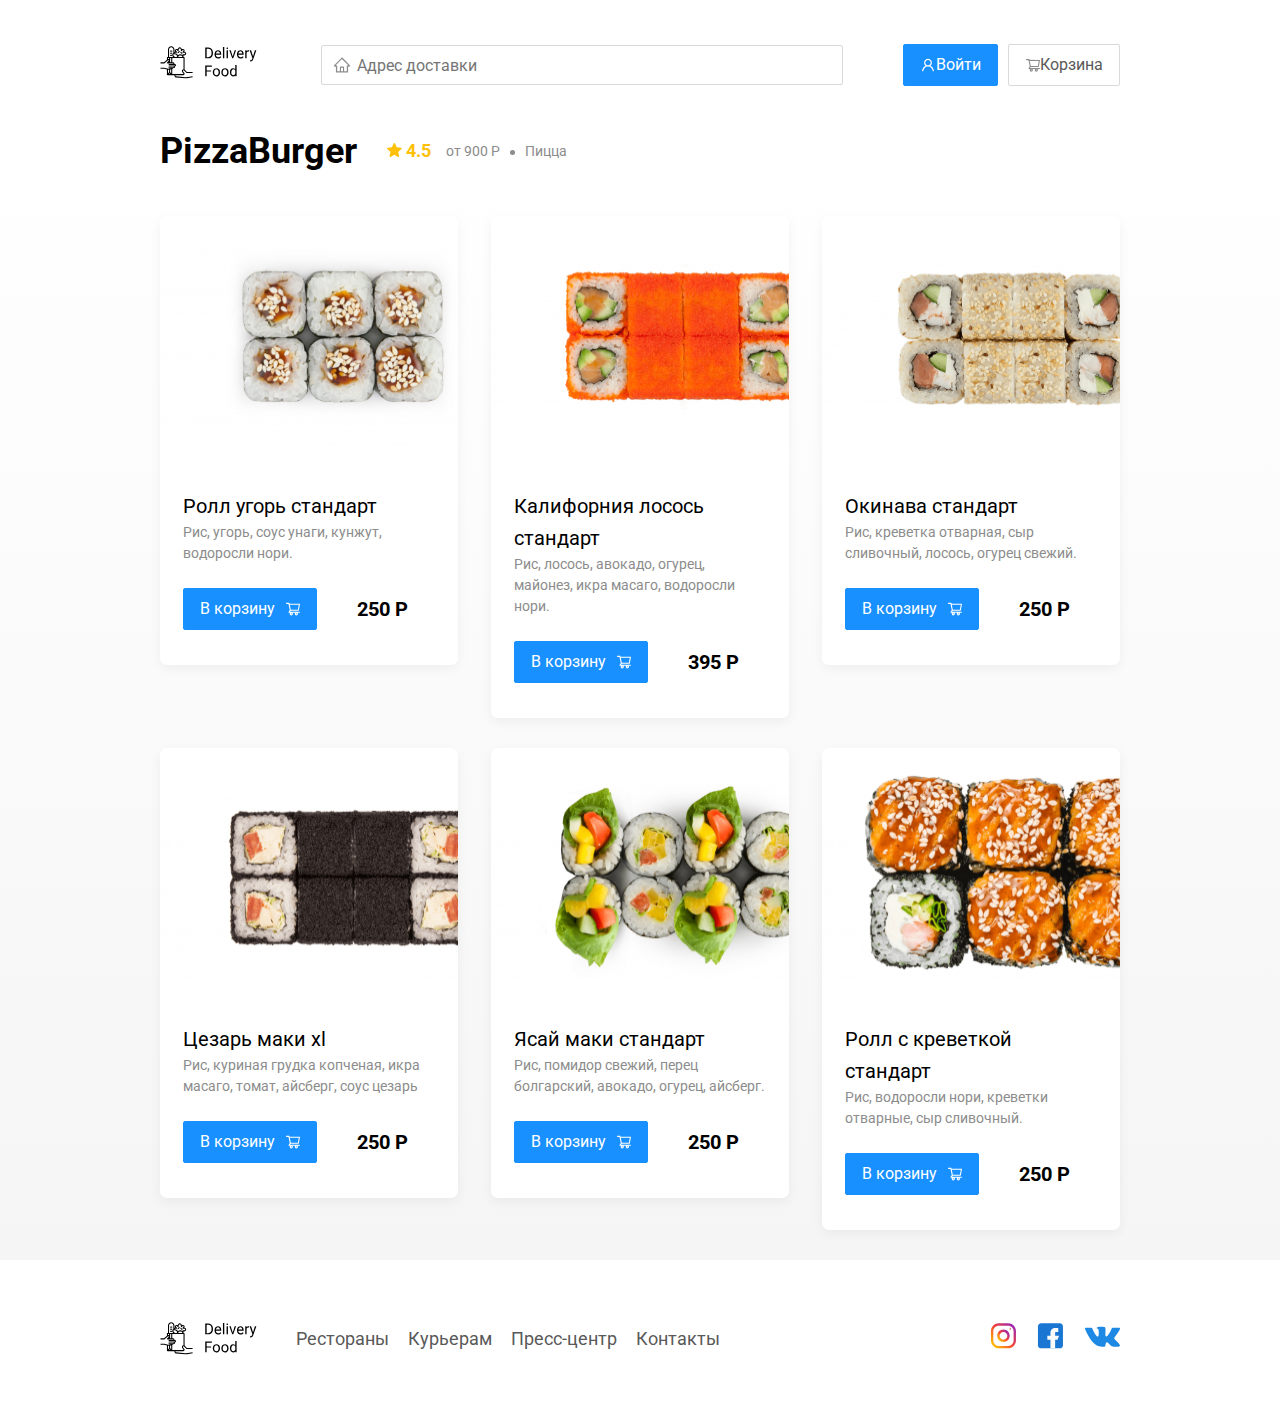
==== restaurant.html @ 9a17db05 "Restaurant card, addaptive" ====
<!DOCTYPE html>
<html lang="en">
<head>
    <meta charset="UTF-8">
    <title>PizzaBurger - доставка еды на дом</title>
    <link rel="stylesheet" href="css/normalize.css">
    <link rel="stylesheet" href="css/style.css">
    <link href="https://fonts.googleapis.com/css2?family=Roboto:wght@400;700&display=swap" rel="stylesheet">
</head>
<body>
<div class="container">
    <!--Шапка сайта-->
    <header class="header">
        <a href="index.html">
            <img src="img/logo.svg" alt="Logo" class="logo">
        </a>
        <input type="text" class="input input-address" placeholder="Адрес доставки">
        <div class="buttons">
            <button class="button button-primary">
                <img src="img/user.svg" alt="User logo" class="button-icon">
                <span class="button-text">Войти</span>
            </button>
            <button class="button">
                <img src="img/shoppingcart.svg" alt="shopping cart" class="button-icon">
                <span class="button-text">Корзина</span>
            </button>
        </div>
    </header>
</div>
<main class="main">
    <div class="container">
        <section class="restaurants">
            <div class="section-heading">
                <h2 class="section-title">PizzaBurger</h2>
                <div class="card-info">
                    <div class="rating">
                        <img src="img/rating.svg" alt="star">
                        4.5
                    </div>
                    <div class="price">от 900 Р</div>
                    <div class="category">Пицца</div>
                </div>
            </div>
            <div class="cards">
                <div class="card">
                    <img src="img/pizza_burger_image_1.svg" alt="image1" class="card-image">
                    <div class="card-text">
                        <div class="card-heading">
                            <h3 class="card-title card-title-reg">Ролл угорь стандарт</h3>
                        </div>
                        <!-- /.card-heading -->
                        <div class="card-info">
                            <div class="ingredients">Рис, угорь, соус унаги, кунжут, водоросли нори.</div>
                        </div>
                        <!-- /.card-info -->
                        <div class="card-buttons">
                            <button class="button button-primary">
                                <span class="span button-card-text">В корзину</span>
                                <img src="img/trash.svg" alt="shopping-cart" class="button-card-image">
                            </button>
                            <strong class="card-price-bold">250 Р</strong>
                        </div>
                    </div>
                </div>
                <!-- /.card -->

                <div class="card">
                    <img src="img/pizza_burger_image_2.svg" alt="image1" class="card-image">
                    <div class="card-text">
                        <div class="card-heading">
                            <h3 class="card-title card-title-reg">Калифорния лосось стандарт</h3>
                        </div>
                        <!-- /.card-heading -->
                        <div class="card-info">
                            <div class="ingredients">Рис, лосось, авокадо, огурец, майонез, икра масаго, водоросли нори.</div>
                        </div>
                        <!-- /.card-info -->
                        <div class="card-buttons">
                            <button class="button button-primary">
                                <span class="span button-card-text">В корзину</span>
                                <img src="img/trash.svg" alt="shopping-cart" class="button-card-image">
                            </button>
                            <strong class="card-price-bold">395 Р</strong>
                        </div>
                    </div>
                </div>
                <!-- /.card -->

                <div class="card">
                    <img src="img/pizza_burger_image_3.svg" alt="image1" class="card-image">
                    <div class="card-text">
                        <div class="card-heading">
                            <h3 class="card-title card-title-reg">Окинава стандарт</h3>
                        </div>
                        <!-- /.card-heading -->
                        <div class="card-info">
                            <div class="ingredients"> Рис, креветка отварная, сыр сливочный, лосось, огурец свежий.</div>
                        </div>
                        <!-- /.card-info -->
                        <div class="card-buttons">
                            <button class="button button-primary">
                                <span class="span button-card-text">В корзину</span>
                                <img src="img/trash.svg" alt="shopping-cart" class="button-card-image">
                            </button>
                            <strong class="card-price-bold">250 Р</strong>
                        </div>
                    </div>
                </div>
                <!-- /.card -->

                <div class="card">
                    <img src="img/pizza_burger_image_4.svg" alt="image1" class="card-image">
                    <div class="card-text">
                        <div class="card-heading">
                            <h3 class="card-title card-title-reg">Цезарь маки хl</h3>
                        </div>
                        <!-- /.card-heading -->
                        <div class="card-info">
                            <div class="ingredients">Рис, куриная грудка копченая, икра масаго, томат, айсберг, соус цезарь</div>
                        </div>
                        <!-- /.card-info -->
                        <div class="card-buttons">
                            <button class="button button-primary">
                                <span class="span button-card-text">В корзину</span>
                                <img src="img/trash.svg" alt="shopping-cart" class="button-card-image">
                            </button>
                            <strong class="card-price-bold">250 Р</strong>
                        </div>
                    </div>
                </div>
                <!-- /.card -->

                <div class="card">
                    <img src="img/pizza_burger_image_5.svg" alt="image1" class="card-image">
                    <div class="card-text">
                        <div class="card-heading">
                            <h3 class="card-title card-title-reg">Ясай маки стандарт</h3>
                        </div>
                        <!-- /.card-heading -->
                        <div class="card-info">
                            <div class="ingredients">Рис, помидор свежий, перец болгарский, авокадо, огурец, айсберг.</div>
                        </div>
                        <!-- /.card-info -->
                        <div class="card-buttons">
                            <button class="button button-primary">
                                <span class="span button-card-text">В корзину</span>
                                <img src="img/trash.svg" alt="shopping-cart" class="button-card-image">
                            </button>
                            <strong class="card-price-bold">250 Р</strong>
                        </div>
                    </div>
                </div>
                <!-- /.card -->

                <div class="card">
                    <img src="img/pizza_burger_image_6.svg" alt="image1" class="card-image">
                    <div class="card-text">
                        <div class="card-heading">
                            <h3 class="card-title card-title-reg">Ролл с креветкой стандарт</h3>
                        </div>
                        <!-- /.card-heading -->
                        <div class="card-info">
                            <div class="ingredients">Рис, водоросли нори, креветки отварные, сыр сливочный.</div>
                        </div>
                        <!-- /.card-info -->
                        <div class="card-buttons">
                            <button class="button button-primary">
                                <span class="span button-card-text">В корзину</span>
                                <img src="img/trash.svg" alt="shopping-cart" class="button-card-image">
                            </button>
                            <strong class="card-price-bold">250 Р</strong>
                        </div>
                    </div>
                </div>
                <!-- /.card -->

            </div>
            <!-- /.cards -->
        </section>
    </div>
</main>

<footer class="footer">
    <div class="container">
        <div class="footer-block">
            <img src="img/logo.svg" alt="" class="logo footer-logo">
            <nav class="footer-nav">
                <a href="#" class="footer-link">Рестораны</a>
                <a href="#" class="footer-link">Курьерам</a>
                <a href="#" class="footer-link">Пресс-центр</a>
                <a href="#" class="footer-link">Контакты</a>
            </nav>
            <div class="social-links">
                <a href="#" class="social-link"><img src="img/link1.svg" alt="instagram"></a>
                <a href="#" class="social-link"><img src="img/link2.svg" alt="facebook"></a>
                <a href="#" class="social-link"><img src="img/link3.svg" alt="vk"></a>
            </div>
        </div>
    </div>
</footer>

</body>
</html>
---- css/style.css ----
* {
    box-sizing: border-box;
}

body {
    font-family: "Roboto", sans-serif;
    padding-top: 44px;
}

.container {
    max-width: 1200px;
    margin: auto;
}

.header {
    display: flex;
    align-items: center;
    justify-content: space-between;
    margin-bottom: 44px;
}

.input {
    background: #FFFFFF;
    border: 1px solid #D9D9D9;
    border-radius: 2px;
    font-size: 16px;
    line-height: 24px;
    padding: 8px;
    padding-left: 35px;
}

.input-address {
    height: 40px;
    flex: 0.8;
    background: url(../img/home.svg) no-repeat left 11px center;
}

.input-search {
    background: url(../img/search.svg) no-repeat left 11px center;
    width: 300px;
    margin-left: auto;
}

.buttons {
    display: flex;
    align-items: center;
}

.button {
    padding: 8px 16px;
    background: #FFFFFF;
    border: 1px solid #D9D9D9;
    box-sizing: border-box;
    box-shadow: 0px 0px 2px rgba(0, 0, 0, 0.0015);
    border-radius: 2px;
    color: #595959;
    font-size: 16px;
    line-height: 24px;
    display: flex;
    align-items: center;
}

.button-primary {
    background: #1890FF;
    border: 1px solid #1890FF;
    color: #fff;
    margin-right: 10px;
}
.button-card-text {
    margin-right: 10px;
}

.promo {
    box-shadow: 0px 7px 12px rgba(158, 158, 163, 0.1);
    background: #FFF1B8 url(../img/promo-image.png) no-repeat top -40px right -50px;
    border-radius: 10px;
    padding: 68px 70px;
    margin-bottom: 56px;
}

.promo-text {
    max-width: 538px;
    font-family: Roboto;
    font-style: normal;
    font-weight: normal;
    font-size: 24px;
    line-height: 28px;
    color: #302C34;
}

.section-heading {
    display: flex;
    align-items: center;
    margin-bottom: 44px;
}

.section-title {
    font-family: Roboto;
    font-style: normal;
    font-weight: bold;
    font-size: 36px;
    line-height: 42px;
    color: #000000;
    margin: 0px;
    margin-right: 30px;
}

.cards {
    display: flex;
    flex-wrap: wrap;
    align-items: flex-start;
    justify-content: space-between;
}

.card {
    background: #FFFFFF;
    box-shadow: 0px 4px 12px rgba(0, 0, 0, 0.05);
    border-radius: 7px;
    overflow: hidden;
    margin-bottom: 30px;
    flex-basis: 31%;
    text-decoration: none;
}

.card-image {
    width: 384px;
    height: 250px;
}

.card-text {
    padding-top: 20px;
    padding-bottom: 35px;
    padding-left: 23px;
    padding-right: 23px;
    color: black;
}

.card-heading {
    display: flex;
    align-items: center;
    justify-content: space-between;
}

.card-title {
    margin: 0;
    font-style: normal;
    font-weight: bold;
    font-size: 20px;
    line-height: 32px;
}

.card-title-reg {
    font-weight: 400;
}

.card-tag {
    font-style: normal;
    font-weight: normal;
    font-size: 12px;
    line-height: 20px;
    color: #ffffff;
    background: black;
    border-radius: 2px;
    padding: 1px 8px;
}

.card-info {
    display: flex;
    align-items: center;
    flex-wrap: wrap;
}

.card-price-bold {
    font-weight: bold;
    font-size: 20px;
    line-height: 32px;
    margin-left: 30px;
}

.card-buttons {
    display: flex;
    align-items: center;
    margin-top: 24px;
}

.rating {
    margin-right: 26px;
    font-weight: bold;
    font-size: 18px;
    line-height: 32px;
    color: #FFC107;
}

.category {
    text-overflow: ellipsis;
    overflow: hidden;
    white-space: nowrap;
    max-width: 150px;
}

.ingredients {
    font-size: 14px;
    line-height: 21px;
    color: #8C8C8C;
}

.price,
.category {
    font-size: 18px;
    line-height: 32px;
    color: #8C8C8C;
}

.price {
    margin-right: 10px;
}

.price:after {
    content: "";
    width: 5px;
    height: 5px;
    background-color: #8C8C8C;
    display: inline-block;
    vertical-align: middle;
    border-radius: 50%;
    margin-left: 10px;
}

.main {
    background: linear-gradient(180deg, rgba(245, 245, 245, 0) 1.04%, #F5F5F5 100%);
}

.footer {
    padding: 60px 0;
}

.footer-block {
    display: flex;
    align-items: center;
    justify-content: space-between;
}

.footer-link {
    display: inline-block;
    color: #595959;
    text-decoration: none;
    font-style: normal;
    font-weight: normal;
    font-size: 18px;
    line-height: 21px;
}

.footer-link:not(:last-child) {
    margin-right: 15px;
}

.footer-nav {
    margin-right: auto;
    margin-left: 35px;
}

.social-links {
    display: flex;
    align-items: center;
}

.social-link:not(:last-child) {
    margin-right: 21px;
}

@media (max-width: 1360px) {
    .container {
        max-width: 960px;
    }
    .promo {
        background-size: 500px;
        background-position: center right -80px;
    }
    .rating {
        margin-right: 15px;
    }
    .category, .price {
        font-size: 14px;
    }
}

@media (max-width: 992px) {
    .container {
        max-width: 750px;
    }
    .promo {
        padding: 50px;
        background-size: 400px ;
    }
    .promo-text {
        max-width: 400px;
        font-size: 18px;
    }
    .card {
        flex-basis: 49%;
    }
    .footer-link {
        font-size: 16px;
    }
}

@media (max-width: 768px) {
    .container {
        max-width: 560px;
    }
    .card-info {
        flex-wrap: wrap;
    }
    .card-title {
        font-size: 18px;
    }
    .promo-title {
        font-size: 24px;
        line-height: 1.4;
    }
    .promo {
        background-size: 300px;
    }
    .promo-text {
        max-width: 300px;
        font-size: 16x;
    }
}

@media (max-width: 578px) {
    .container {
        max-width: 90%;
    }
    .header {
        flex-wrap: wrap;
    }
    .input-address {
        order: 5;
        margin-top: 15px;
        flex: 1;
    }
    .promo {
        background-image: none;
    }
    .promo-title {
        margin-bottom: 10px;
    }
    .section-title {
        font-size: 20px;
    }
    .card {
        flex-basis: 100%;
    }
    .card-image {
        width: 100%;
    }
    .footer-nav {
        order: 0;
        margin-left: 0;
        display: flex;
        flex-direction: column;
        margin-right: 0;
    }
    .footer-logo {
        margin-right: 15px;
        order: 1;
    }
    .social-links {
        order: 2;
    }
    .footer {
        padding: 30px 0;
    }
    .footer-block {
        align-items: flex-start;
    }
}

@media (max-width: 480px) {
    .button-text {
        display: none;
    }
    .button {
        min-height: 20px;
    }
    .button-icon {
        margin: 0;
    }
    .promo {
        padding: 20px;
    }
    .section-heading{
        flex-wrap: wrap;
    }
    .footer-block {
        flex-wrap: wrap;
        flex-direction: column;
        align-items: center;
    }
    .footer-logo {
        order: 0;
        margin-bottom: 20px;
    }
    .footer-nav {
        margin-bottom: 20px;
        text-align: center;
    }
    .footer-link:not(:last-child) {
        margin-right: 0;
    }
}
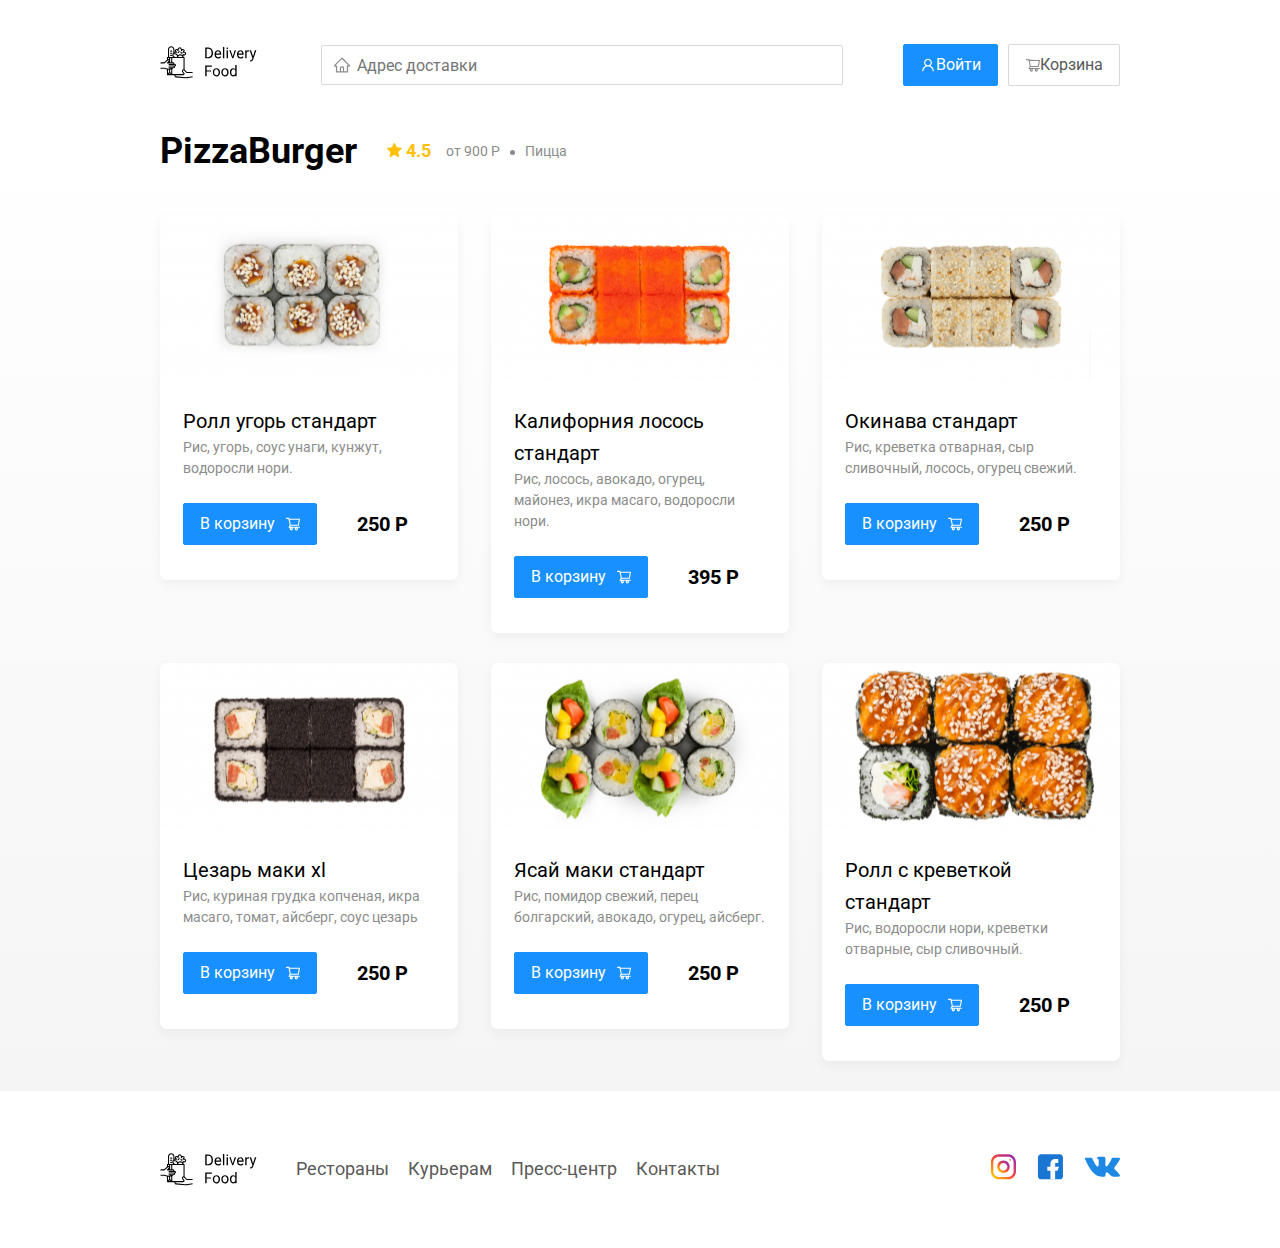
==== commit 5610bde6: "Modal window, animated" ====
--- a/restaurant.html
+++ b/restaurant.html
@@ -5,13 +5,14 @@
     <title>PizzaBurger - доставка еды на дом</title>
     <link rel="stylesheet" href="css/normalize.css">
     <link rel="stylesheet" href="css/style.css">
+    <link rel="stylesheet" href="css/animate.css">
     <link href="https://fonts.googleapis.com/css2?family=Roboto:wght@400;700&display=swap" rel="stylesheet">
 </head>
 <body>
 <div class="container">
     <!--Шапка сайта-->
     <header class="header">
-        <a href="index.html">
+        <a href="index.html" class="logo wow fadeInRight">
             <img src="img/logo.svg" alt="Logo" class="logo">
         </a>
         <input type="text" class="input input-address" placeholder="Адрес доставки">
@@ -20,7 +21,7 @@
                 <img src="img/user.svg" alt="User logo" class="button-icon">
                 <span class="button-text">Войти</span>
             </button>
-            <button class="button">
+            <button class="button" id="card-button">
                 <img src="img/shoppingcart.svg" alt="shopping cart" class="button-icon">
                 <span class="button-text">Корзина</span>
             </button>
@@ -42,7 +43,7 @@
                 </div>
             </div>
             <div class="cards">
-                <div class="card">
+                <div class="card wow fadeInUp" data-wow-delay="0.2s">
                     <img src="img/pizza_burger_image_1.svg" alt="image1" class="card-image">
                     <div class="card-text">
                         <div class="card-heading">
@@ -64,7 +65,7 @@
                 </div>
                 <!-- /.card -->
 
-                <div class="card">
+                <div class="card wow fadeInUp" data-wow-delay="0.4s">
                     <img src="img/pizza_burger_image_2.svg" alt="image1" class="card-image">
                     <div class="card-text">
                         <div class="card-heading">
@@ -72,7 +73,9 @@
                         </div>
                         <!-- /.card-heading -->
                         <div class="card-info">
-                            <div class="ingredients">Рис, лосось, авокадо, огурец, майонез, икра масаго, водоросли нори.</div>
+                            <div class="ingredients">Рис, лосось, авокадо, огурец, майонез, икра масаго, водоросли
+                                нори.
+                            </div>
                         </div>
                         <!-- /.card-info -->
                         <div class="card-buttons">
@@ -86,7 +89,7 @@
                 </div>
                 <!-- /.card -->
 
-                <div class="card">
+                <div class="card wow fadeInUp" data-wow-delay="0.6s">
                     <img src="img/pizza_burger_image_3.svg" alt="image1" class="card-image">
                     <div class="card-text">
                         <div class="card-heading">
@@ -94,21 +97,22 @@
                         </div>
                         <!-- /.card-heading -->
                         <div class="card-info">
-                            <div class="ingredients"> Рис, креветка отварная, сыр сливочный, лосось, огурец свежий.</div>
-                        </div>
-                        <!-- /.card-info -->
-                        <div class="card-buttons">
-                            <button class="button button-primary">
-                                <span class="span button-card-text">В корзину</span>
-                                <img src="img/trash.svg" alt="shopping-cart" class="button-card-image">
-                            </button>
-                            <strong class="card-price-bold">250 Р</strong>
-                        </div>
-                    </div>
-                </div>
-                <!-- /.card -->
-
-                <div class="card">
+                            <div class="ingredients"> Рис, креветка отварная, сыр сливочный, лосось, огурец свежий.
+                            </div>
+                        </div>
+                        <!-- /.card-info -->
+                        <div class="card-buttons">
+                            <button class="button button-primary">
+                                <span class="span button-card-text">В корзину</span>
+                                <img src="img/trash.svg" alt="shopping-cart" class="button-card-image">
+                            </button>
+                            <strong class="card-price-bold">250 Р</strong>
+                        </div>
+                    </div>
+                </div>
+                <!-- /.card -->
+
+                <div class="card wow fadeInUp" data-wow-delay="0.2s">
                     <img src="img/pizza_burger_image_4.svg" alt="image1" class="card-image">
                     <div class="card-text">
                         <div class="card-heading">
@@ -116,21 +120,23 @@
                         </div>
                         <!-- /.card-heading -->
                         <div class="card-info">
-                            <div class="ingredients">Рис, куриная грудка копченая, икра масаго, томат, айсберг, соус цезарь</div>
-                        </div>
-                        <!-- /.card-info -->
-                        <div class="card-buttons">
-                            <button class="button button-primary">
-                                <span class="span button-card-text">В корзину</span>
-                                <img src="img/trash.svg" alt="shopping-cart" class="button-card-image">
-                            </button>
-                            <strong class="card-price-bold">250 Р</strong>
-                        </div>
-                    </div>
-                </div>
-                <!-- /.card -->
-
-                <div class="card">
+                            <div class="ingredients">Рис, куриная грудка копченая, икра масаго, томат, айсберг, соус
+                                цезарь
+                            </div>
+                        </div>
+                        <!-- /.card-info -->
+                        <div class="card-buttons">
+                            <button class="button button-primary">
+                                <span class="span button-card-text">В корзину</span>
+                                <img src="img/trash.svg" alt="shopping-cart" class="button-card-image">
+                            </button>
+                            <strong class="card-price-bold">250 Р</strong>
+                        </div>
+                    </div>
+                </div>
+                <!-- /.card -->
+
+                <div class="card wow fadeInUp" data-wow-delay="0.4s">
                     <img src="img/pizza_burger_image_5.svg" alt="image1" class="card-image">
                     <div class="card-text">
                         <div class="card-heading">
@@ -138,21 +144,22 @@
                         </div>
                         <!-- /.card-heading -->
                         <div class="card-info">
-                            <div class="ingredients">Рис, помидор свежий, перец болгарский, авокадо, огурец, айсберг.</div>
-                        </div>
-                        <!-- /.card-info -->
-                        <div class="card-buttons">
-                            <button class="button button-primary">
-                                <span class="span button-card-text">В корзину</span>
-                                <img src="img/trash.svg" alt="shopping-cart" class="button-card-image">
-                            </button>
-                            <strong class="card-price-bold">250 Р</strong>
-                        </div>
-                    </div>
-                </div>
-                <!-- /.card -->
-
-                <div class="card">
+                            <div class="ingredients">Рис, помидор свежий, перец болгарский, авокадо, огурец, айсберг.
+                            </div>
+                        </div>
+                        <!-- /.card-info -->
+                        <div class="card-buttons">
+                            <button class="button button-primary">
+                                <span class="span button-card-text">В корзину</span>
+                                <img src="img/trash.svg" alt="shopping-cart" class="button-card-image">
+                            </button>
+                            <strong class="card-price-bold">250 Р</strong>
+                        </div>
+                    </div>
+                </div>
+                <!-- /.card -->
+
+                <div class="card wow fadeInUp" data-wow-delay="0.6s">
                     <img src="img/pizza_burger_image_6.svg" alt="image1" class="card-image">
                     <div class="card-text">
                         <div class="card-heading">
@@ -199,5 +206,75 @@
     </div>
 </footer>
 
+<div class="modal">
+    <div class="modal-dialog">
+        <div class="modal-header">
+            <h3 class="modal-title">Корзина</h3>
+            <button class="close">&times;</button>
+        </div>
+        <div class="modal-body">
+            <div class="food-row">
+                <span class="food-name">Ролл угорь стандарт</span>
+                <strong class="food-price">250 Р</strong>
+                <div class="food-counter">
+                    <button class="counter-button">-</button>
+                    <span class="counter">1</span>
+                    <button class="counter-button">+</button>
+                </div>
+            </div>
+
+            <div class="food-row">
+                <span class="food-name">Ролл угорь стандарт</span>
+                <strong class="food-price">250 Р</strong>
+                <div class="food-counter">
+                    <button class="counter-button">-</button>
+                    <span class="counter">1</span>
+                    <button class="counter-button">+</button>
+                </div>
+            </div>
+
+            <div class="food-row">
+                <span class="food-name">Ролл угорь стандарт</span>
+                <strong class="food-price">250 Р</strong>
+                <div class="food-counter">
+                    <button class="counter-button">-</button>
+                    <span class="counter">1</span>
+                    <button class="counter-button">+</button>
+                </div>
+            </div>
+
+            <div class="food-row">
+                <span class="food-name">Ролл угорь стандарт</span>
+                <strong class="food-price">250 Р</strong>
+                <div class="food-counter">
+                    <button class="counter-button">-</button>
+                    <span class="counter">1</span>
+                    <button class="counter-button">+</button>
+                </div>
+            </div>
+
+            <div class="food-row">
+                <span class="food-name">Ролл угорь стандарт</span>
+                <strong class="food-price">250 Р</strong>
+                <div class="food-counter">
+                    <button class="counter-button">-</button>
+                    <span class="counter">1</span>
+                    <button class="counter-button">+</button>
+                </div>
+            </div>
+        </div>
+
+        <div class="modal-footer">
+            <span class="price-tag">1250 Р</span>
+            <div class="footer-buttons">
+                <button class="button button-primary">Оформить заказ</button>
+                <button class="button">Отмена</button>
+            </div>
+        </div>
+    </div>
+</div>
+
+<script src="js/wow.min.js"></script>
+<script src="js/main.js"></script>
 </body>
 </html>--- a/css/style.css
+++ b/css/style.css
@@ -123,8 +123,9 @@
 }
 
 .card-image {
-    width: 384px;
-    height: 250px;
+    width: 100%;
+    height: auto;
+    object-fit: cover;
 }
 
 .card-text {
@@ -268,6 +269,124 @@
     margin-right: 21px;
 }
 
+.modal {
+    display: none;
+    position: fixed;
+    left: 0;
+    top: 0;
+    width: 100%;
+    height: 100%;
+    background: rgba(0, 0, 0, 0.4);
+}
+
+.is-open {
+    display: block;
+}
+
+.modal-dialog {
+    max-width: 780px;
+    width: 95%;
+    background: #FFFFFF;
+    border-radius: 5px;
+    margin: auto;
+    padding: 40px 45px;
+}
+
+.modal-header {
+    display: flex;
+    align-items: center;
+    justify-content: space-between;
+    margin-bottom: 45px;
+}
+
+.modal-title {
+    margin: 0;
+    font-weight: bold;
+    font-size: 36px;
+    line-height: 42px;
+}
+
+.modal-body {
+    margin-bottom: 52px;
+}
+
+.close {
+    font-size: 36px;
+    border: none;
+    background-color: transparent;
+}
+
+.food-row {
+    display: flex;
+    align-items: flex-start;
+    justify-content: space-between;
+    padding-bottom: 8px;
+    border-bottom: 1px solid #D9D9D9;
+    margin-bottom: 15px;
+}
+
+.food-price {
+    margin-left: auto;
+    margin-right: 47px;
+    font-weight: bold;
+    font-size: 20px;
+    line-height: 32px;
+}
+
+.food-name {
+    font-size: 18px;
+    line-height: 32px;
+    font-weight: normal;
+}
+
+.food-counter {
+    display: flex;
+    align-items: center;
+}
+
+.counter-button {
+    display: flex;
+    align-items: center;
+    justify-content: center;
+    background: #FFFFFF;
+    border: 1px solid #40A9FF;
+    box-sizing: border-box;
+    border-radius: 2px;
+    width: 39px;
+    height: 32px;
+    font-weight: normal;
+    font-size: 14px;
+    line-height: 22px;
+    color: #40A9FF;
+}
+
+.counter {
+    font-size: 16px;
+    line-height: 24px;
+    margin-left: 10px;
+    margin-right: 10px;
+}
+
+.modal-footer {
+    display: flex;
+    align-items: center;
+    justify-content: space-between;
+}
+
+.footer-buttons {
+    display: flex;
+    align-items: center;
+}
+
+.price-tag {
+    background: #262626;
+    border-radius: 5px;
+    color: #ffffff;
+    font-size: 20px;
+    line-height: 23px;
+    padding: 15px 20px;
+}
+
 @media (max-width: 1360px) {
     .container {
         max-width: 960px;
